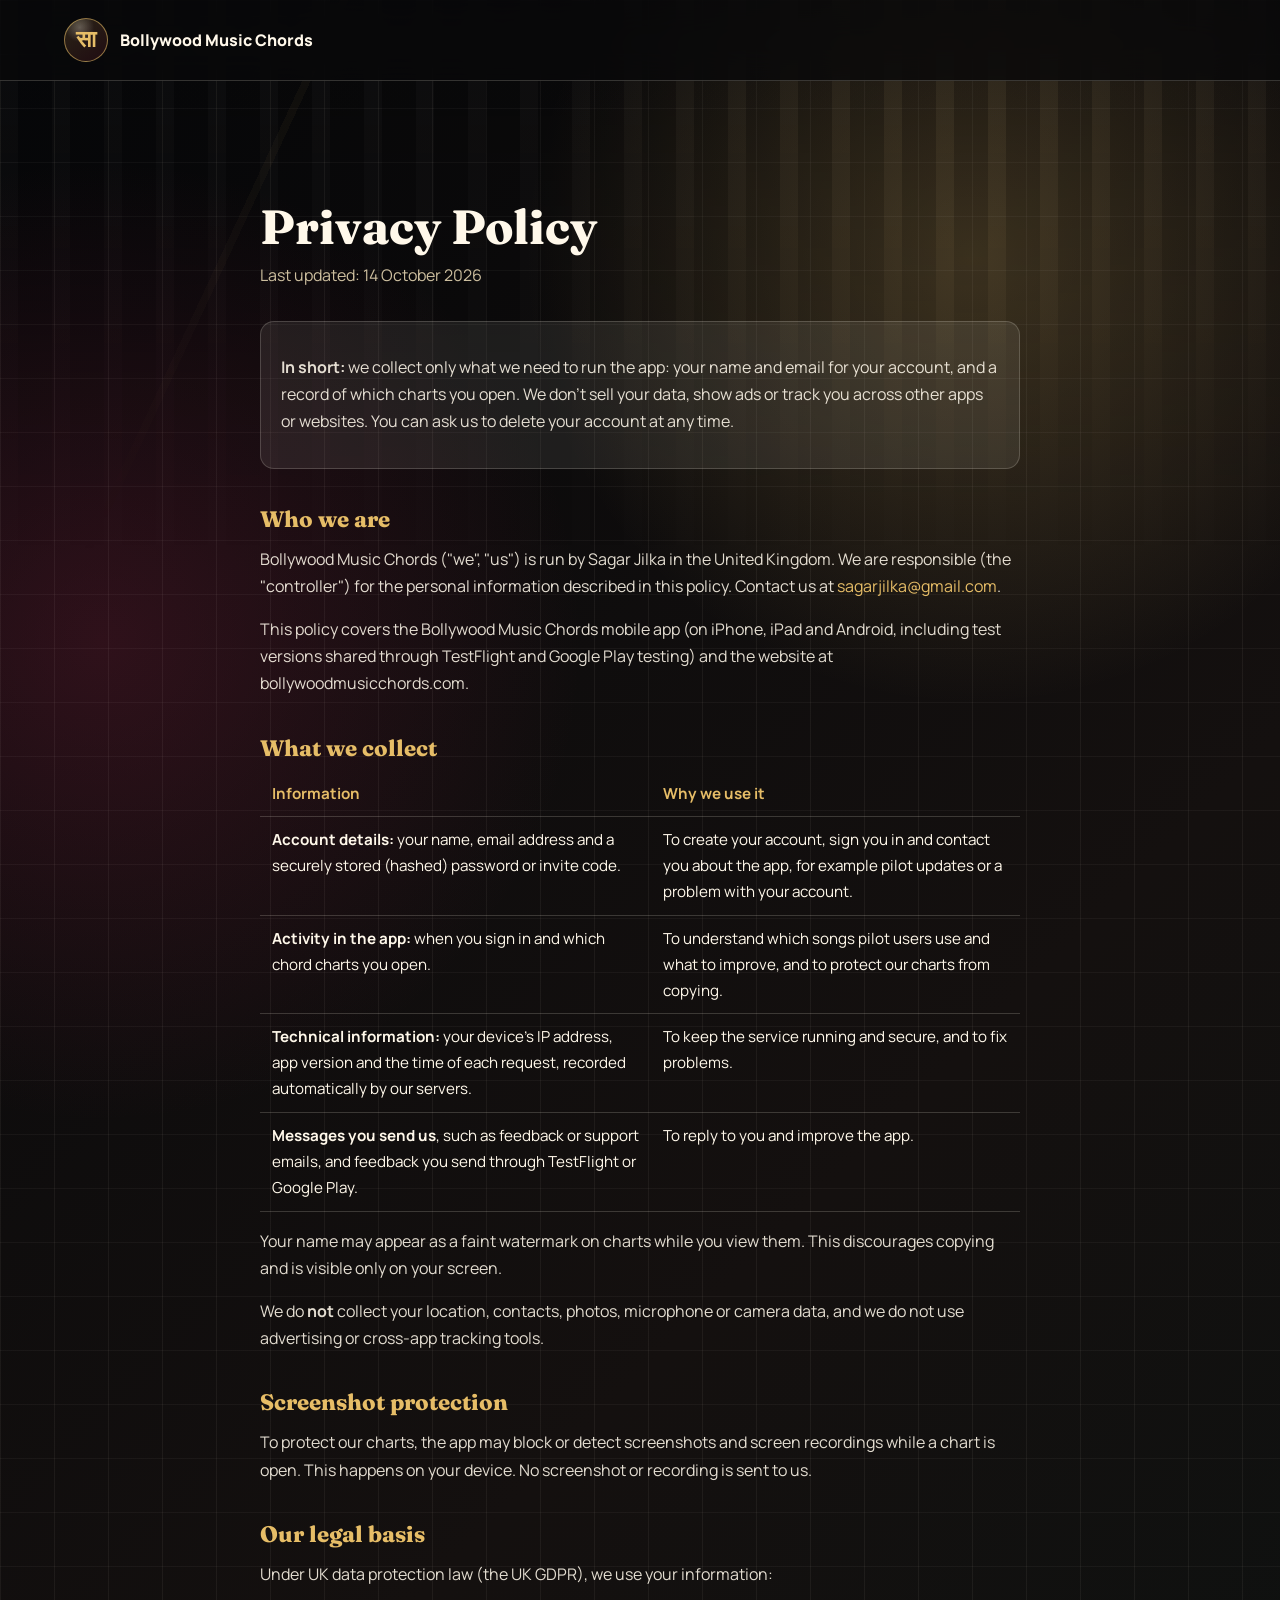
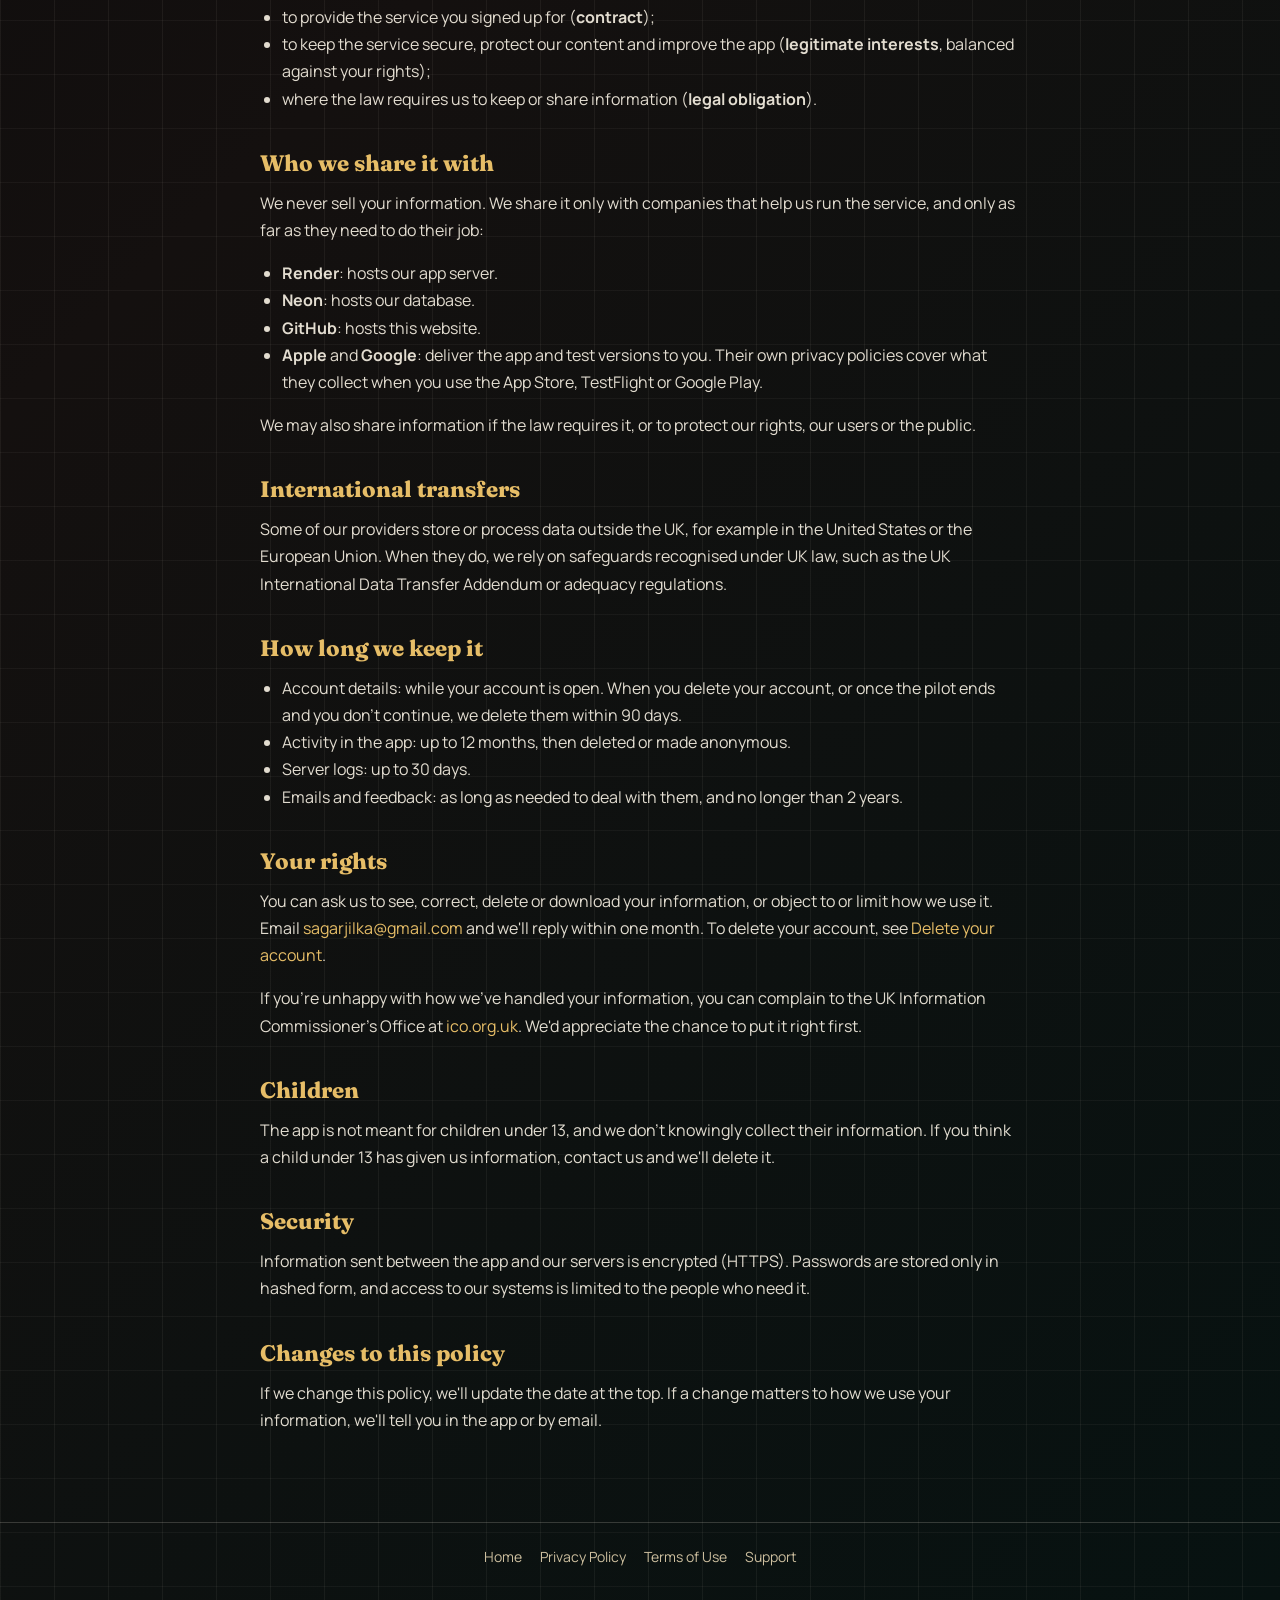
==== privacy.html @ e26549c6 "Add privacy policy, terms of use and support pages Needed for the TestFlight and Google Play pilot. " ====
<!doctype html>
<html lang="en">
<head>
  <meta charset="utf-8">
  <meta name="viewport" content="width=device-width, initial-scale=1">
  <title>Privacy Policy | Bollywood Music Chords</title>
  <meta name="description" content="How the Bollywood Music Chords app and website collect, use and protect your information.">
  <link rel="preconnect" href="https://fonts.googleapis.com">
  <link rel="preconnect" href="https://fonts.gstatic.com" crossorigin>
  <link href="https://fonts.googleapis.com/css2?family=Fraunces:opsz,wght@9..144,650;9..144,760&family=Manrope:wght@400;600;700;800&display=swap" rel="stylesheet">
  <link rel="stylesheet" href="styles.css">
  <link rel="stylesheet" href="legal.css">
</head>
<body>
  <header class="site-header">
    <a class="brand" href="/" aria-label="Bollywood Music Chords home">
      <span class="brand-mark">सा</span>
      <span>Bollywood Music Chords</span>
    </a>
  </header>

  <main class="legal">
    <h1>Privacy Policy</h1>
    <p class="updated">Last updated: 14 October 2026</p>

    <div class="summary">
      <p><b>In short:</b> we collect only what we need to run the app: your name and email for your account, and a record of which charts you open. We don't sell your data, show ads or track you across other apps or websites. You can ask us to delete your account at any time.</p>
    </div>

    <h2>Who we are</h2>
    <p>Bollywood Music Chords ("we", "us") is run by Sagar Jilka in the United Kingdom. We are responsible (the "controller") for the personal information described in this policy. Contact us at <a href="mailto:sagarjilka@gmail.com">sagarjilka@gmail.com</a>.</p>
    <p>This policy covers the Bollywood Music Chords mobile app (on iPhone, iPad and Android, including test versions shared through TestFlight and Google Play testing) and the website at bollywoodmusicchords.com.</p>

    <h2>What we collect</h2>
    <table>
      <thead>
        <tr><th>Information</th><th>Why we use it</th></tr>
      </thead>
      <tbody>
        <tr>
          <td><b>Account details:</b> your name, email address and a securely stored (hashed) password or invite code.</td>
          <td>To create your account, sign you in and contact you about the app, for example pilot updates or a problem with your account.</td>
        </tr>
        <tr>
          <td><b>Activity in the app:</b> when you sign in and which chord charts you open.</td>
          <td>To understand which songs pilot users use and what to improve, and to protect our charts from copying.</td>
        </tr>
        <tr>
          <td><b>Technical information:</b> your device's IP address, app version and the time of each request, recorded automatically by our servers.</td>
          <td>To keep the service running and secure, and to fix problems.</td>
        </tr>
        <tr>
          <td><b>Messages you send us</b>, such as feedback or support emails, and feedback you send through TestFlight or Google Play.</td>
          <td>To reply to you and improve the app.</td>
        </tr>
      </tbody>
    </table>
    <p>Your name may appear as a faint watermark on charts while you view them. This discourages copying and is visible only on your screen.</p>
    <p>We do <b>not</b> collect your location, contacts, photos, microphone or camera data, and we do not use advertising or cross-app tracking tools.</p>

    <h2>Screenshot protection</h2>
    <p>To protect our charts, the app may block or detect screenshots and screen recordings while a chart is open. This happens on your device. No screenshot or recording is sent to us.</p>

    <h2>Our legal basis</h2>
    <p>Under UK data protection law (the UK GDPR), we use your information:</p>
    <ul>
      <li>to provide the service you signed up for (<b>contract</b>);</li>
      <li>to keep the service secure, protect our content and improve the app (<b>legitimate interests</b>, balanced against your rights);</li>
      <li>where the law requires us to keep or share information (<b>legal obligation</b>).</li>
    </ul>

    <h2>Who we share it with</h2>
    <p>We never sell your information. We share it only with companies that help us run the service, and only as far as they need to do their job:</p>
    <ul>
      <li><b>Render</b>: hosts our app server.</li>
      <li><b>Neon</b>: hosts our database.</li>
      <li><b>GitHub</b>: hosts this website.</li>
      <li><b>Apple</b> and <b>Google</b>: deliver the app and test versions to you. Their own privacy policies cover what they collect when you use the App Store, TestFlight or Google Play.</li>
    </ul>
    <p>We may also share information if the law requires it, or to protect our rights, our users or the public.</p>

    <h2>International transfers</h2>
    <p>Some of our providers store or process data outside the UK, for example in the United States or the European Union. When they do, we rely on safeguards recognised under UK law, such as the UK International Data Transfer Addendum or adequacy regulations.</p>

    <h2>How long we keep it</h2>
    <ul>
      <li>Account details: while your account is open. When you delete your account, or once the pilot ends and you don't continue, we delete them within 90 days.</li>
      <li>Activity in the app: up to 12 months, then deleted or made anonymous.</li>
      <li>Server logs: up to 30 days.</li>
      <li>Emails and feedback: as long as needed to deal with them, and no longer than 2 years.</li>
    </ul>

    <h2>Your rights</h2>
    <p>You can ask us to see, correct, delete or download your information, or object to or limit how we use it. Email <a href="mailto:sagarjilka@gmail.com">sagarjilka@gmail.com</a> and we'll reply within one month. To delete your account, see <a href="support.html#delete-account">Delete your account</a>.</p>
    <p>If you're unhappy with how we've handled your information, you can complain to the UK Information Commissioner's Office at <a href="https://ico.org.uk">ico.org.uk</a>. We'd appreciate the chance to put it right first.</p>

    <h2>Children</h2>
    <p>The app is not meant for children under 13, and we don't knowingly collect their information. If you think a child under 13 has given us information, contact us and we'll delete it.</p>

    <h2>Security</h2>
    <p>Information sent between the app and our servers is encrypted (HTTPS). Passwords are stored only in hashed form, and access to our systems is limited to the people who need it.</p>

    <h2>Changes to this policy</h2>
    <p>If we change this policy, we'll update the date at the top. If a change matters to how we use your information, we'll tell you in the app or by email.</p>
  </main>

  <footer class="legal-footer">
    <a href="/">Home</a>
    <a href="privacy.html">Privacy Policy</a>
    <a href="terms.html">Terms of Use</a>
    <a href="support.html">Support</a>
  </footer>
</body>
</html>
---- styles.css ----
:root {
  --ink: #fff8ea;
  --muted: #cdbf9f;
  --deep: #0b0d0f;
  --deep-2: #15100f;
  --panel: rgba(255, 248, 234, .08);
  --panel-strong: rgba(255, 248, 234, .14);
  --line: rgba(255, 248, 234, .18);
  --gold: #e6bd67;
  --saffron: #e57b35;
  --ruby: #9f2449;
  --teal: #0fa6a0;
  --shadow: 0 30px 100px rgba(0, 0, 0, .42);
}

* {
  box-sizing: border-box;
}

html {
  scroll-behavior: smooth;
}

body {
  margin: 0;
  color: var(--ink);
  background:
    linear-gradient(90deg, rgba(255, 248, 234, .055) 1px, transparent 1px),
    linear-gradient(rgba(255, 248, 234, .045) 1px, transparent 1px),
    radial-gradient(circle at 76% 8%, rgba(230, 189, 103, .24), transparent 28rem),
    radial-gradient(circle at 8% 20%, rgba(159, 36, 73, .24), transparent 30rem),
    linear-gradient(135deg, #07080a 0%, #14100f 45%, #071211 100%);
  background-size: 54px 54px, 54px 54px, auto, auto, auto;
  font-family: "Manrope", system-ui, sans-serif;
}

body::before {
  content: "";
  position: fixed;
  inset: 0;
  z-index: -1;
  opacity: .48;
  background:
    linear-gradient(115deg, transparent 0 20%, rgba(230, 189, 103, .12) 20% 20.5%, transparent 20.5% 100%),
    repeating-linear-gradient(90deg, rgba(255, 248, 234, .06) 0 18px, rgba(5, 5, 6, .62) 18px 52px);
  mask-image: linear-gradient(to bottom, rgba(0, 0, 0, .78), transparent 62%);
  pointer-events: none;
}

a {
  color: inherit;
  text-decoration: none;
}

.site-header {
  position: sticky;
  top: 0;
  z-index: 20;
  display: flex;
  align-items: center;
  justify-content: space-between;
  gap: 24px;
  padding: 18px clamp(18px, 5vw, 76px);
  border-bottom: 1px solid var(--line);
  background: rgba(8, 8, 10, .78);
  backdrop-filter: blur(18px);
}

.brand,
nav,
.hero-actions,
.launch-strip,
.chart-header,
.bar-row,
.reviewer-links,
footer {
  display: flex;
}

.brand {
  align-items: center;
  gap: 12px;
  font-weight: 800;
}

.brand-mark {
  display: grid;
  width: 44px;
  height: 44px;
  place-items: center;
  border: 1px solid rgba(230, 189, 103, .58);
  border-radius: 50%;
  color: var(--gold);
  background:
    radial-gradient(circle at 35% 20%, rgba(255, 248, 234, .28), transparent 34%),
    linear-gradient(145deg, rgba(230, 189, 103, .16), rgba(159, 36, 73, .16));
  font-family: "Tiro Devanagari Hindi", serif;
  font-size: 23px;
}

nav {
  align-items: center;
  gap: clamp(12px, 2vw, 28px);
  color: var(--muted);
  font-size: 14px;
  font-weight: 800;
}

nav a {
  white-space: nowrap;
}

.nav-cta {
  color: var(--gold);
}

.hero {
  min-height: calc(100vh - 81px);
  display: grid;
  grid-template-columns: minmax(0, 1fr) minmax(430px, .86fr);
  align-items: center;
  gap: clamp(34px, 6vw, 92px);
  padding: clamp(52px, 7vw, 110px) clamp(18px, 5vw, 76px) 58px;
}

.hero-copy {
  max-width: 840px;
}

.raag-line {
  display: inline-flex;
  margin: 0 0 20px;
  border: 1px solid rgba(230, 189, 103, .42);
  border-radius: 999px;
  padding: 8px 14px;
  color: var(--gold);
  background: rgba(255, 248, 234, .07);
  font-family: "Tiro Devanagari Hindi", serif;
  font-size: 18px;
}

.eyebrow {
  margin: 0 0 14px;
  color: var(--saffron);
  font-size: 12px;
  font-weight: 800;
  letter-spacing: .16em;
  text-transform: uppercase;
}

h1,
h2 {
  margin: 0;
  font-family: "Fraunces", serif;
  font-weight: 760;
  line-height: .94;
  letter-spacing: 0;
}

h1 {
  max-width: 900px;
  font-size: clamp(52px, 8.6vw, 116px);
}

h2 {
  font-size: clamp(34px, 5vw, 72px);
}

h3 {
  margin: 0 0 10px;
  font-size: 19px;
}

.hero-text,
.section-copy p,
.reviewer-section p,
.feature-grid p,
.factory-steps p,
.link-card span {
  color: var(--muted);
  line-height: 1.68;
}

.hero-text {
  max-width: 720px;
  margin: 26px 0 0;
  font-size: clamp(18px, 2vw, 22px);
}

.hero-actions {
  flex-wrap: wrap;
  gap: 12px;
  margin-top: 34px;
}

.button {
  display: inline-flex;
  min-height: 50px;
  align-items: center;
  justify-content: center;
  border: 1px solid transparent;
  border-radius: 999px;
  padding: 0 22px;
  font-weight: 800;
}

.button.primary {
  color: #12100d;
  background: linear-gradient(135deg, #fff1bc, var(--gold) 48%, #c47a2e);
  box-shadow: 0 16px 44px rgba(230, 189, 103, .22);
}

.button.secondary {
  color: var(--ink);
  border-color: rgba(255, 248, 234, .2);
  background: rgba(255, 248, 234, .08);
}

.stage-visual {
  position: relative;
  min-height: 560px;
  display: grid;
  align-content: end;
}

.tanpura-line {
  position: absolute;
  top: 4%;
  right: 12%;
  bottom: 20%;
  width: 2px;
  background: linear-gradient(to bottom, transparent, rgba(230, 189, 103, .9), transparent);
  box-shadow: 28px 0 0 rgba(230, 189, 103, .34), 56px 0 0 rgba(230, 189, 103, .18);
}

.chart-card {
  position: relative;
  z-index: 1;
  overflow: hidden;
  border: 1px solid rgba(255, 248, 234, .22);
  border-radius: 22px;
  padding: clamp(22px, 3vw, 34px);
  background:
    linear-gradient(145deg, rgba(255, 248, 234, .16), rgba(255, 248, 234, .045)),
    rgba(12, 12, 14, .72);
  box-shadow: var(--shadow);
}

.chart-card::before {
  content: "";
  position: absolute;
  inset: 0;
  background: linear-gradient(125deg, rgba(255, 255, 255, .2), transparent 28%);
  pointer-events: none;
}

.chart-header {
  position: relative;
  justify-content: space-between;
  gap: 12px;
  margin-bottom: 28px;
  color: var(--gold);
  font-size: 12px;
  font-weight: 800;
  letter-spacing: .12em;
  text-transform: uppercase;
}

.chart-card h2 {
  position: relative;
  max-width: 460px;
  font-size: clamp(34px, 4vw, 54px);
}

.chart-section {
  position: relative;
  margin-top: 26px;
}

.chart-section p {
  margin: 0 0 10px;
  color: var(--saffron);
  font-size: 12px;
  font-weight: 800;
  letter-spacing: .14em;
  text-transform: uppercase;
}

.bar-row {
  flex-wrap: wrap;
  gap: 10px;
}

.bar-row span {
  min-width: 136px;
  border-left: 3px solid var(--gold);
  border-radius: 8px;
  padding: 14px 15px;
  background: rgba(255, 248, 234, .1);
  font-weight: 800;
}

.piano {
  display: flex;
  align-items: flex-start;
  margin: -4px auto 0;
  filter: drop-shadow(0 24px 34px rgba(0, 0, 0, .35));
}

.piano i,
.piano b {
  display: block;
}

.piano i {
  width: 38px;
  height: 138px;
  border: 1px solid #bcae8c;
  border-radius: 0 0 7px 7px;
  background: linear-gradient(to bottom, #fffdf6, #d7cdae);
}

.piano b {
  z-index: 2;
  width: 24px;
  height: 84px;
  margin: 0 -12px;
  border-radius: 0 0 5px 5px;
  background: #050506;
}

.piano .lit {
  background: linear-gradient(to bottom, #ffd978, #d28d2c);
}

.launch-strip,
.preview-section,
.reviewer-section,
.factory-section,
.cta {
  margin: 0 clamp(18px, 5vw, 76px);
}

.launch-strip {
  overflow: hidden;
  border: 1px solid var(--line);
  border-radius: 18px;
  background: rgba(255, 248, 234, .07);
}

.launch-strip div {
  flex: 1;
  min-width: 0;
  padding: 24px;
  border-right: 1px solid var(--line);
}

.launch-strip div:last-child {
  border-right: 0;
}

.launch-strip strong,
.launch-strip span {
  display: block;
}

.launch-strip strong {
  color: var(--gold);
  font-size: 20px;
}

.launch-strip span {
  margin-top: 6px;
  color: var(--muted);
}

.preview-section,
.reviewer-section,
.factory-section {
  display: grid;
  grid-template-columns: .75fr 1.25fr;
  gap: clamp(28px, 5vw, 76px);
  padding: 98px 0;
}

.section-copy {
  max-width: 680px;
}

.section-copy p,
.reviewer-section p {
  font-size: 18px;
}

.feature-grid,
.factory-steps {
  display: grid;
  grid-template-columns: repeat(2, minmax(0, 1fr));
  gap: 14px;
}

.feature-grid article,
.factory-steps article,
.link-card {
  border: 1px solid var(--line);
  border-radius: 16px;
  padding: 24px;
  background: var(--panel);
}

.feature-grid span,
.factory-steps strong {
  display: inline-flex;
  margin-bottom: 32px;
  color: var(--gold);
  font-weight: 800;
}

.feature-grid p,
.factory-steps p {
  margin: 0;
}

.reviewer-section {
  align-items: start;
  border-top: 1px solid var(--line);
  border-bottom: 1px solid var(--line);
}

.reviewer-links {
  flex-direction: column;
  gap: 14px;
}

.link-card {
  transition: border-color .2s ease, transform .2s ease, background .2s ease;
}

.link-card:hover {
  transform: translateY(-2px);
  border-color: rgba(230, 189, 103, .7);
  background: var(--panel-strong);
}

.link-card strong,
.link-card span {
  display: block;
}

.link-card strong {
  margin-bottom: 6px;
  color: var(--gold);
  font-size: 18px;
}

.cta {
  min-height: 420px;
  display: grid;
  place-items: center;
  margin-bottom: 76px;
  border: 1px solid rgba(230, 189, 103, .26);
  border-radius: 24px;
  padding: clamp(36px, 6vw, 76px);
  text-align: center;
  background:
    linear-gradient(rgba(8, 8, 10, .24), rgba(8, 8, 10, .84)),
    repeating-linear-gradient(90deg, rgba(255, 248, 234, .18) 0 24px, rgba(0, 0, 0, .34) 24px 70px),
    radial-gradient(circle at 50% 0%, rgba(230, 189, 103, .26), transparent 34rem);
  box-shadow: var(--shadow);
}

.cta h2 {
  max-width: 900px;
}

.cta .button {
  margin-top: 28px;
}

footer {
  justify-content: space-between;
  gap: 18px;
  padding: 24px clamp(18px, 5vw, 76px);
  border-top: 1px solid var(--line);
  color: var(--muted);
  font-size: 14px;
}

@media (max-width: 980px) {
  .site-header,
  footer {
    align-items: flex-start;
    flex-direction: column;
  }

  nav {
    width: 100%;
    overflow-x: auto;
    padding-bottom: 4px;
  }

  .hero,
  .preview-section,
  .reviewer-section,
  .factory-section {
    grid-template-columns: 1fr;
  }

  .stage-visual {
    min-height: 0;
  }

  .launch-strip {
    flex-wrap: wrap;
  }

  .launch-strip div {
    flex-basis: 50%;
  }
}

@media (max-width: 640px) {
  .hero {
    padding-top: 38px;
  }

  h1 {
    font-size: clamp(46px, 15vw, 68px);
  }

  .hero-actions .button,
  .cta .button {
    width: 100%;
  }

  .chart-header,
  .launch-strip,
  .feature-grid,
  .factory-steps {
    display: grid;
    grid-template-columns: 1fr;
  }

  .launch-strip div {
    border-right: 0;
    border-bottom: 1px solid var(--line);
  }

  .launch-strip div:last-child {
    border-bottom: 0;
  }

  .piano i {
    width: 28px;
    height: 112px;
  }

  .piano b {
    width: 18px;
    height: 70px;
    margin: 0 -9px;
  }
}
---- legal.css ----
/* Long-form pages (privacy, terms, support). Uses the palette from styles.css. */
.legal {
  width: min(760px, calc(100% - 32px));
  margin: 0 auto;
  padding: 120px 0 72px;
  line-height: 1.7;
  color: var(--ink);
}

.legal h1 {
  font-family: "Fraunces", Georgia, serif;
  font-size: clamp(2rem, 5vw, 3rem);
  line-height: 1.1;
  margin: 0 0 8px;
}

.legal .updated {
  color: var(--muted);
  margin: 0 0 32px;
}

.legal h2 {
  font-family: "Fraunces", Georgia, serif;
  font-size: 1.4rem;
  margin: 40px 0 8px;
  color: var(--gold);
}

.legal h3 {
  font-size: 1.05rem;
  margin: 24px 0 4px;
}

.legal p,
.legal li {
  color: rgba(255, 248, 234, .88);
}

.legal ul {
  padding-left: 22px;
}

.legal a {
  color: var(--gold);
}

.legal .summary {
  background: var(--panel);
  border: 1px solid var(--line);
  border-radius: 14px;
  padding: 16px 20px;
  margin: 0 0 24px;
}

.legal table {
  width: 100%;
  border-collapse: collapse;
  margin: 12px 0;
  font-size: .95rem;
}

.legal th,
.legal td {
  text-align: left;
  vertical-align: top;
  padding: 10px 12px;
  border-bottom: 1px solid var(--line);
}

.legal th {
  color: var(--gold);
  font-weight: 700;
}

.legal-footer {
  display: flex;
  flex-wrap: wrap;
  gap: 18px;
  justify-content: center;
  padding: 24px 16px 40px;
  color: var(--muted);
}

.legal-footer a {
  color: var(--muted);
}

@media (max-width: 600px) {
  .legal {
    padding-top: 96px;
  }

  .legal table,
  .legal thead,
  .legal tbody,
  .legal tr,
  .legal th,
  .legal td {
    display: block;
  }

  .legal thead {
    display: none;
  }

  .legal td {
    border-bottom: 0;
    padding: 4px 0;
  }

  .legal tr {
    border-bottom: 1px solid var(--line);
    padding: 10px 0;
  }
}
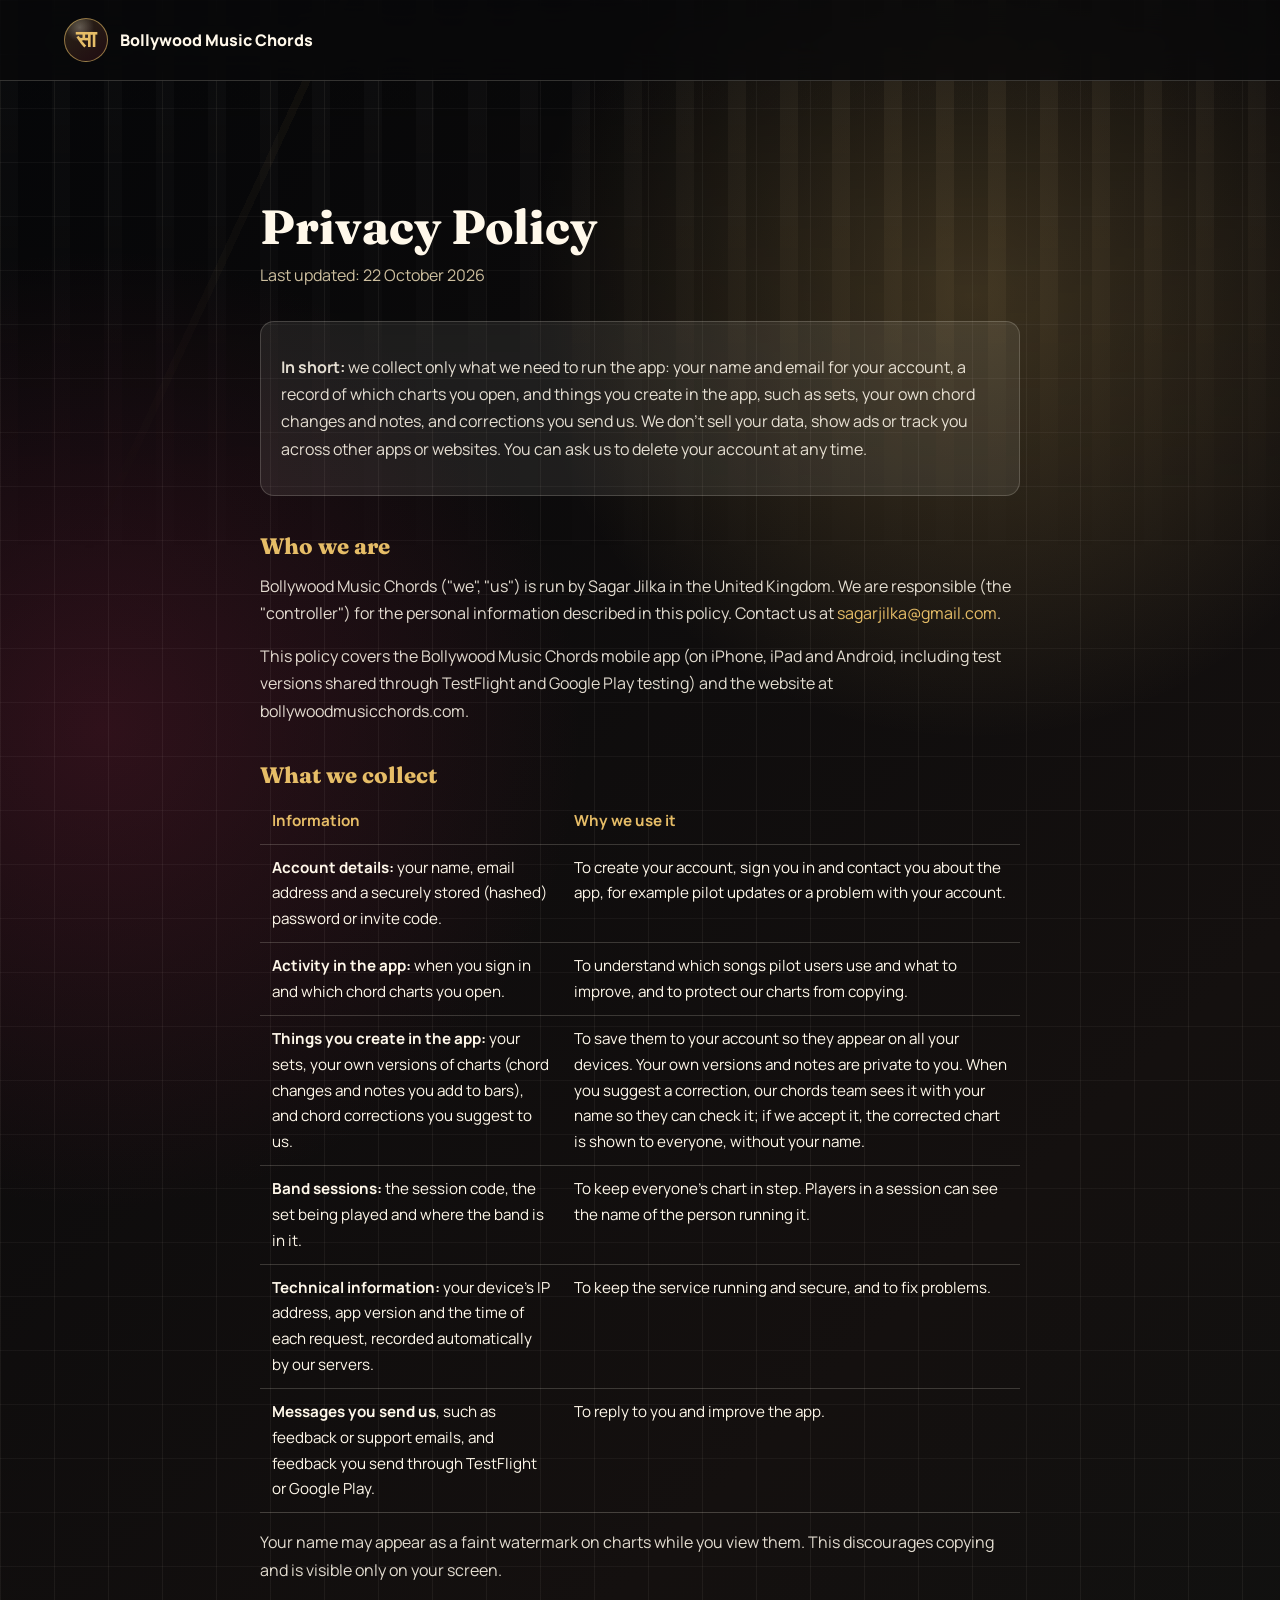
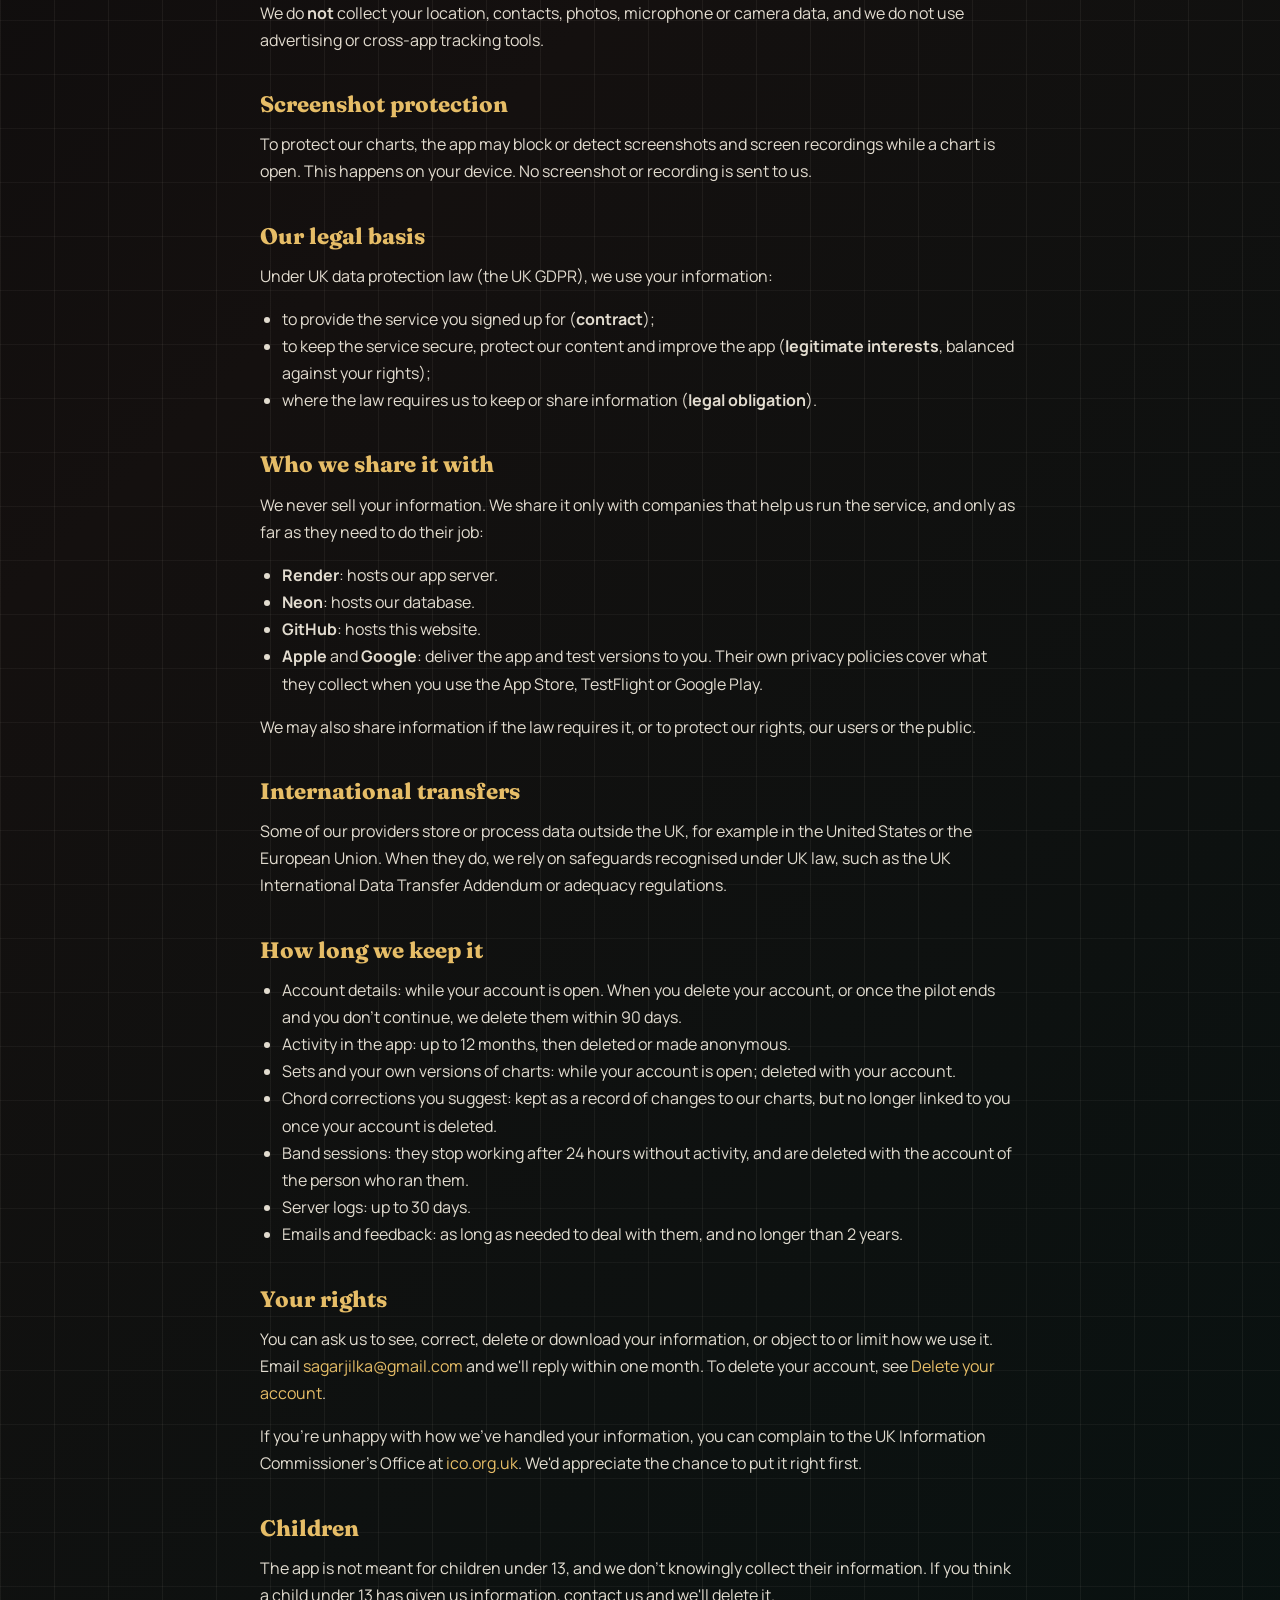
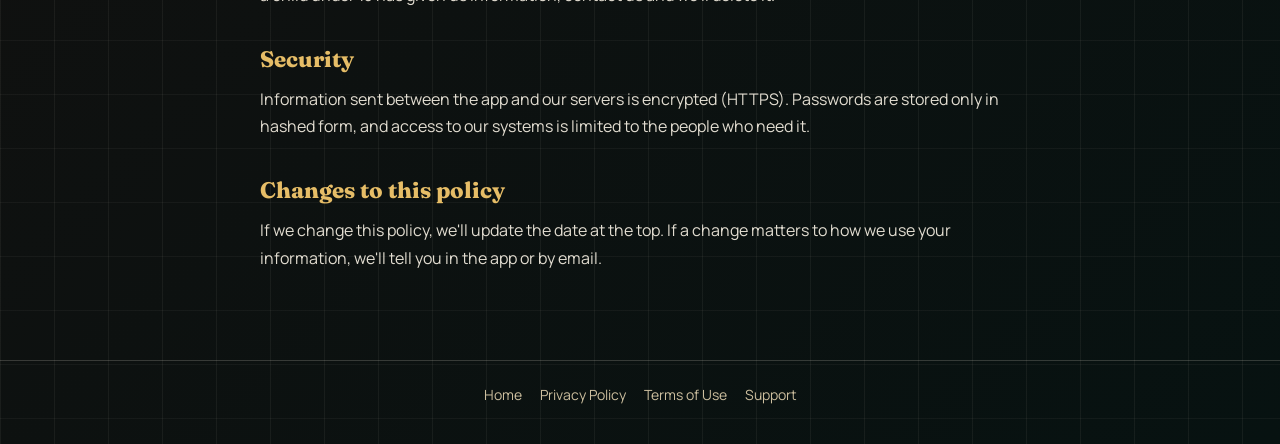
==== commit 7a1a07db: "Privacy and terms: sets, players' own chart versions, suggested corrections, band sessions Co-Author" ====
--- a/privacy.html
+++ b/privacy.html
@@ -21,10 +21,10 @@
 
   <main class="legal">
     <h1>Privacy Policy</h1>
-    <p class="updated">Last updated: 14 October 2026</p>
+    <p class="updated">Last updated: 22 October 2026</p>
 
     <div class="summary">
-      <p><b>In short:</b> we collect only what we need to run the app: your name and email for your account, and a record of which charts you open. We don't sell your data, show ads or track you across other apps or websites. You can ask us to delete your account at any time.</p>
+      <p><b>In short:</b> we collect only what we need to run the app: your name and email for your account, a record of which charts you open, and things you create in the app, such as sets, your own chord changes and notes, and corrections you send us. We don't sell your data, show ads or track you across other apps or websites. You can ask us to delete your account at any time.</p>
     </div>
 
     <h2>Who we are</h2>
@@ -44,6 +44,14 @@
         <tr>
           <td><b>Activity in the app:</b> when you sign in and which chord charts you open.</td>
           <td>To understand which songs pilot users use and what to improve, and to protect our charts from copying.</td>
+        </tr>
+        <tr>
+          <td><b>Things you create in the app:</b> your sets, your own versions of charts (chord changes and notes you add to bars), and chord corrections you suggest to us.</td>
+          <td>To save them to your account so they appear on all your devices. Your own versions and notes are private to you. When you suggest a correction, our chords team sees it with your name so they can check it; if we accept it, the corrected chart is shown to everyone, without your name.</td>
+        </tr>
+        <tr>
+          <td><b>Band sessions:</b> the session code, the set being played and where the band is in it.</td>
+          <td>To keep everyone's chart in step. Players in a session can see the name of the person running it.</td>
         </tr>
         <tr>
           <td><b>Technical information:</b> your device's IP address, app version and the time of each request, recorded automatically by our servers.</td>
@@ -86,6 +94,9 @@
     <ul>
       <li>Account details: while your account is open. When you delete your account, or once the pilot ends and you don't continue, we delete them within 90 days.</li>
       <li>Activity in the app: up to 12 months, then deleted or made anonymous.</li>
+      <li>Sets and your own versions of charts: while your account is open; deleted with your account.</li>
+      <li>Chord corrections you suggest: kept as a record of changes to our charts, but no longer linked to you once your account is deleted.</li>
+      <li>Band sessions: they stop working after 24 hours without activity, and are deleted with the account of the person who ran them.</li>
       <li>Server logs: up to 30 days.</li>
       <li>Emails and feedback: as long as needed to deal with them, and no longer than 2 years.</li>
     </ul>
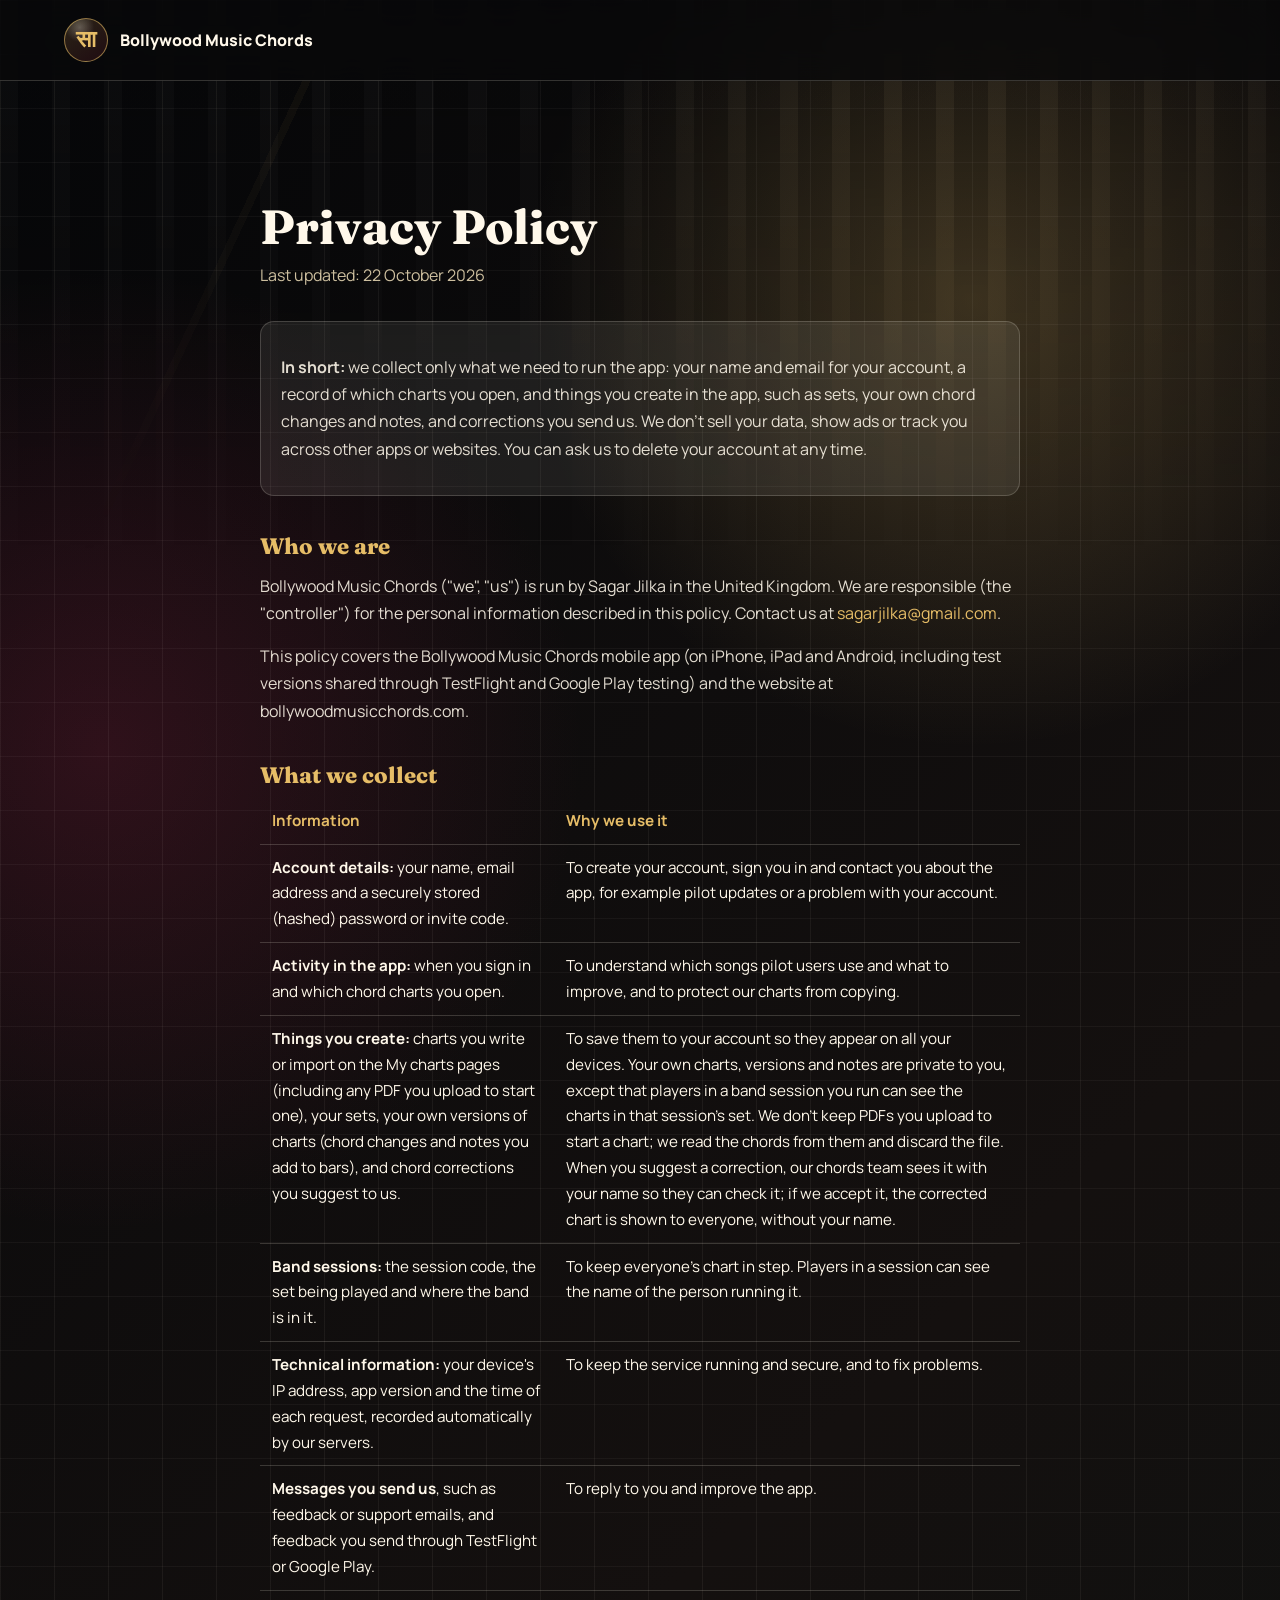
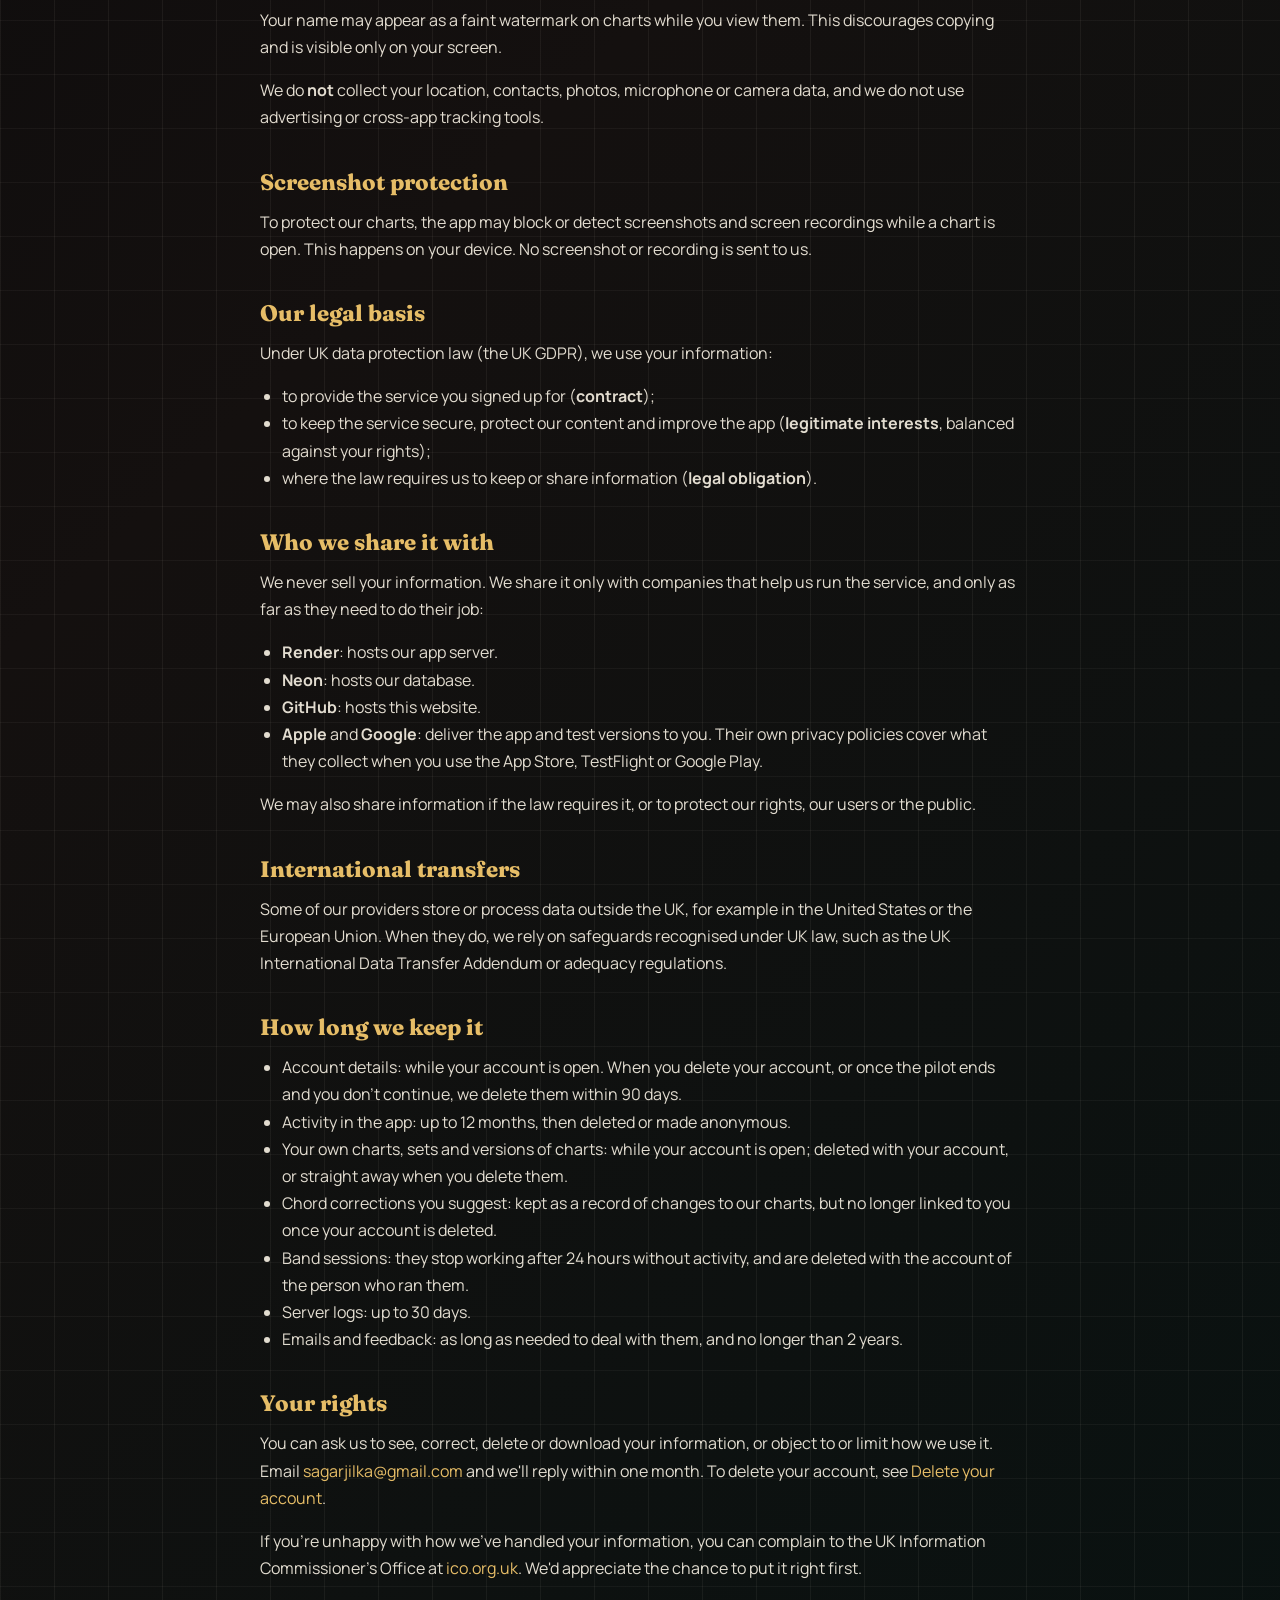
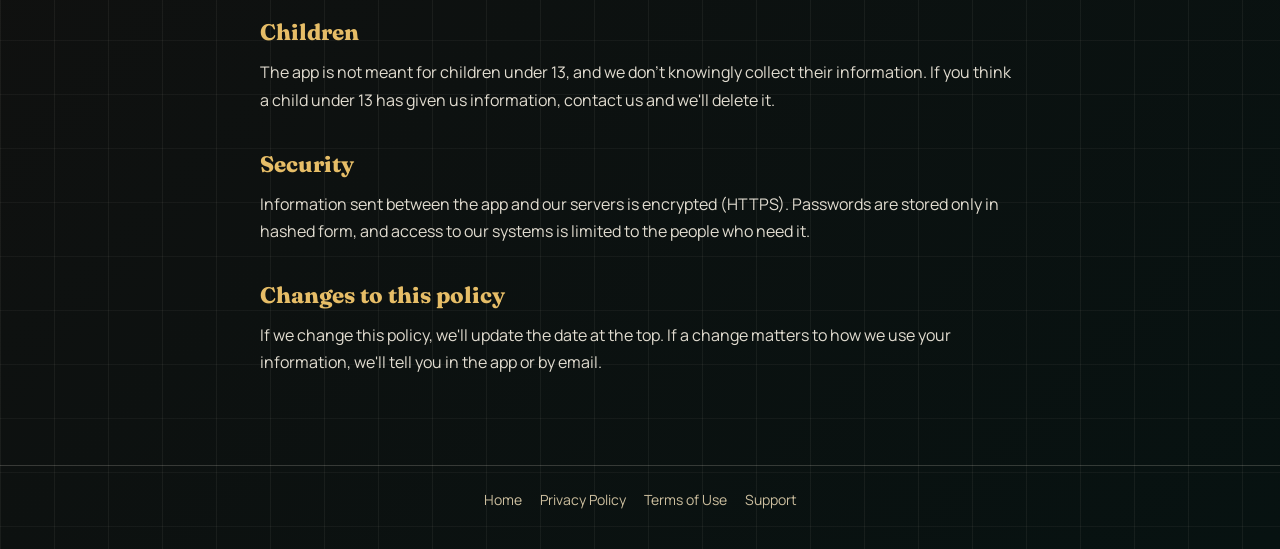
==== commit d08eea18: "Privacy and terms: charts users write on My charts Co-Authored-By: Claude Opus 5.5 <noreply@anthropi" ====
--- a/privacy.html
+++ b/privacy.html
@@ -46,8 +46,8 @@
           <td>To understand which songs pilot users use and what to improve, and to protect our charts from copying.</td>
         </tr>
         <tr>
-          <td><b>Things you create in the app:</b> your sets, your own versions of charts (chord changes and notes you add to bars), and chord corrections you suggest to us.</td>
-          <td>To save them to your account so they appear on all your devices. Your own versions and notes are private to you. When you suggest a correction, our chords team sees it with your name so they can check it; if we accept it, the corrected chart is shown to everyone, without your name.</td>
+          <td><b>Things you create:</b> charts you write or import on the My charts pages (including any PDF you upload to start one), your sets, your own versions of charts (chord changes and notes you add to bars), and chord corrections you suggest to us.</td>
+          <td>To save them to your account so they appear on all your devices. Your own charts, versions and notes are private to you, except that players in a band session you run can see the charts in that session's set. We don't keep PDFs you upload to start a chart; we read the chords from them and discard the file. When you suggest a correction, our chords team sees it with your name so they can check it; if we accept it, the corrected chart is shown to everyone, without your name.</td>
         </tr>
         <tr>
           <td><b>Band sessions:</b> the session code, the set being played and where the band is in it.</td>
@@ -94,7 +94,7 @@
     <ul>
       <li>Account details: while your account is open. When you delete your account, or once the pilot ends and you don't continue, we delete them within 90 days.</li>
       <li>Activity in the app: up to 12 months, then deleted or made anonymous.</li>
-      <li>Sets and your own versions of charts: while your account is open; deleted with your account.</li>
+      <li>Your own charts, sets and versions of charts: while your account is open; deleted with your account, or straight away when you delete them.</li>
       <li>Chord corrections you suggest: kept as a record of changes to our charts, but no longer linked to you once your account is deleted.</li>
       <li>Band sessions: they stop working after 24 hours without activity, and are deleted with the account of the person who ran them.</li>
       <li>Server logs: up to 30 days.</li>
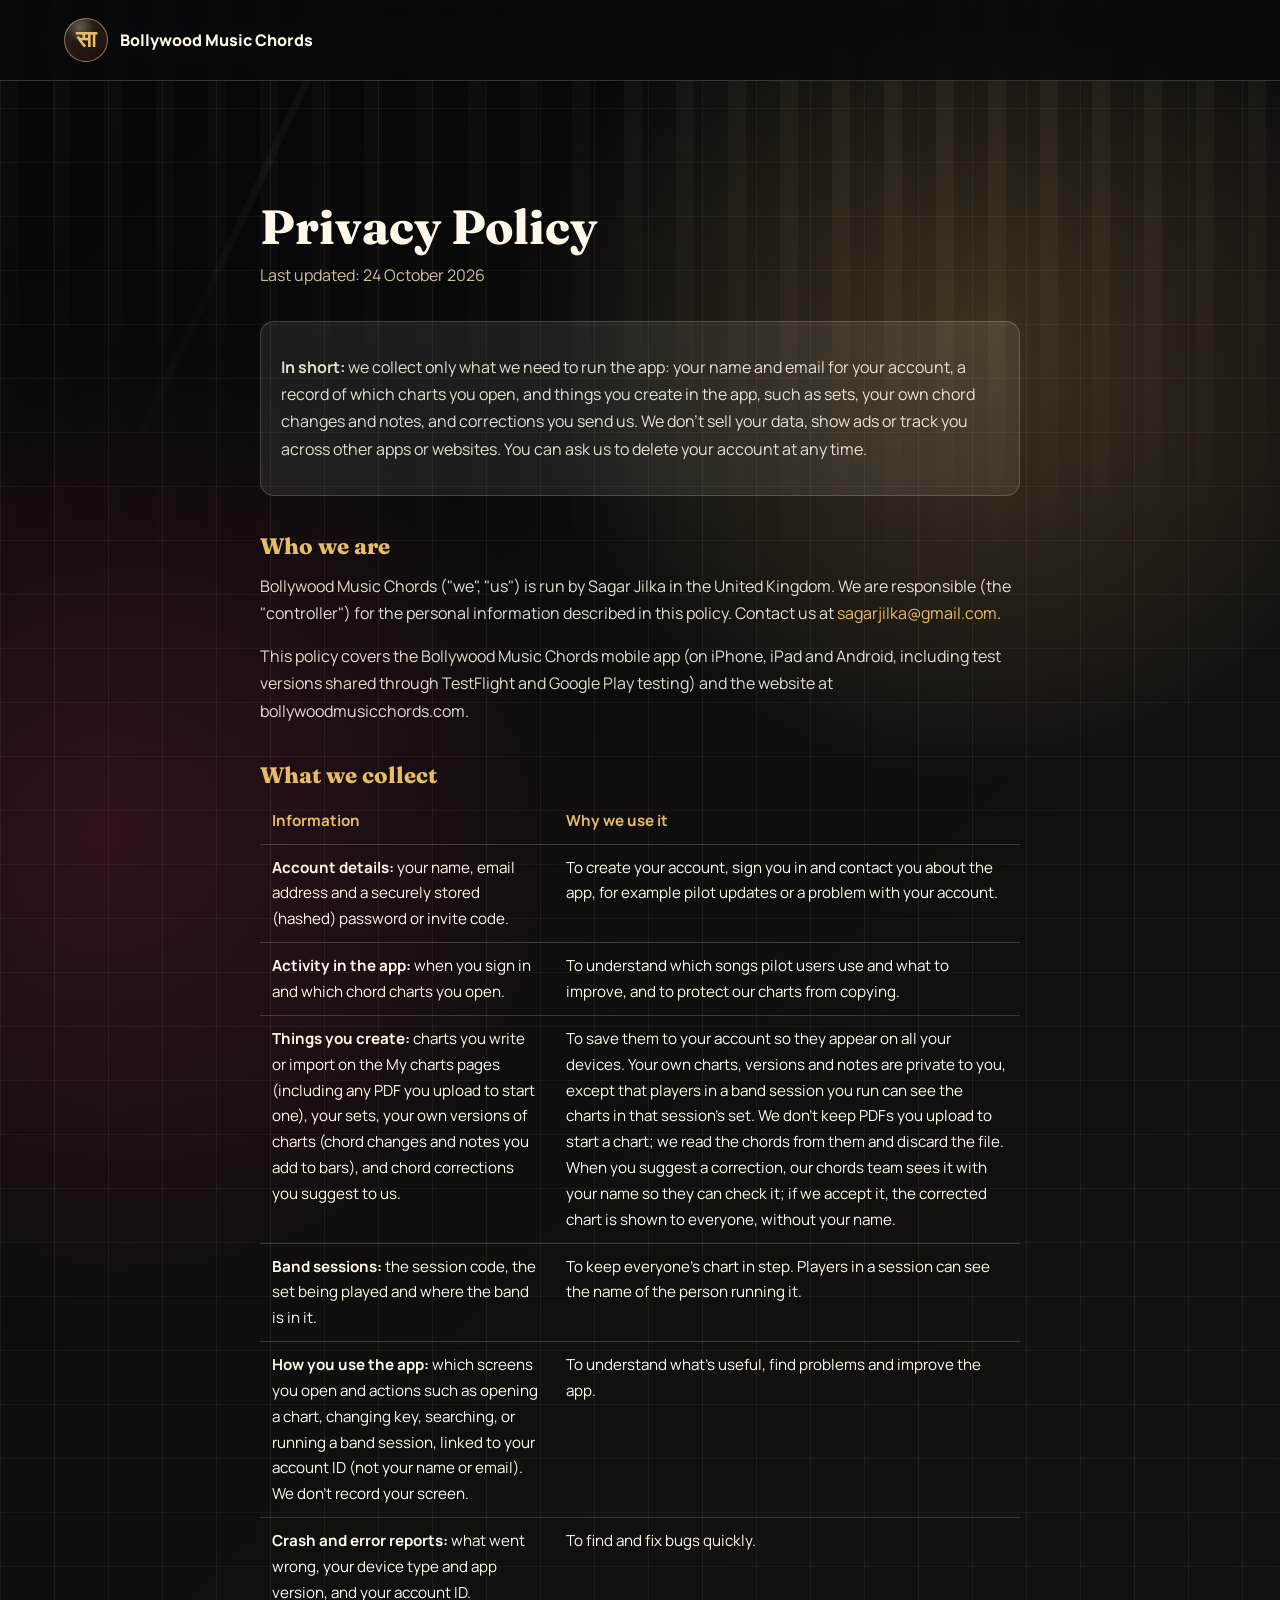
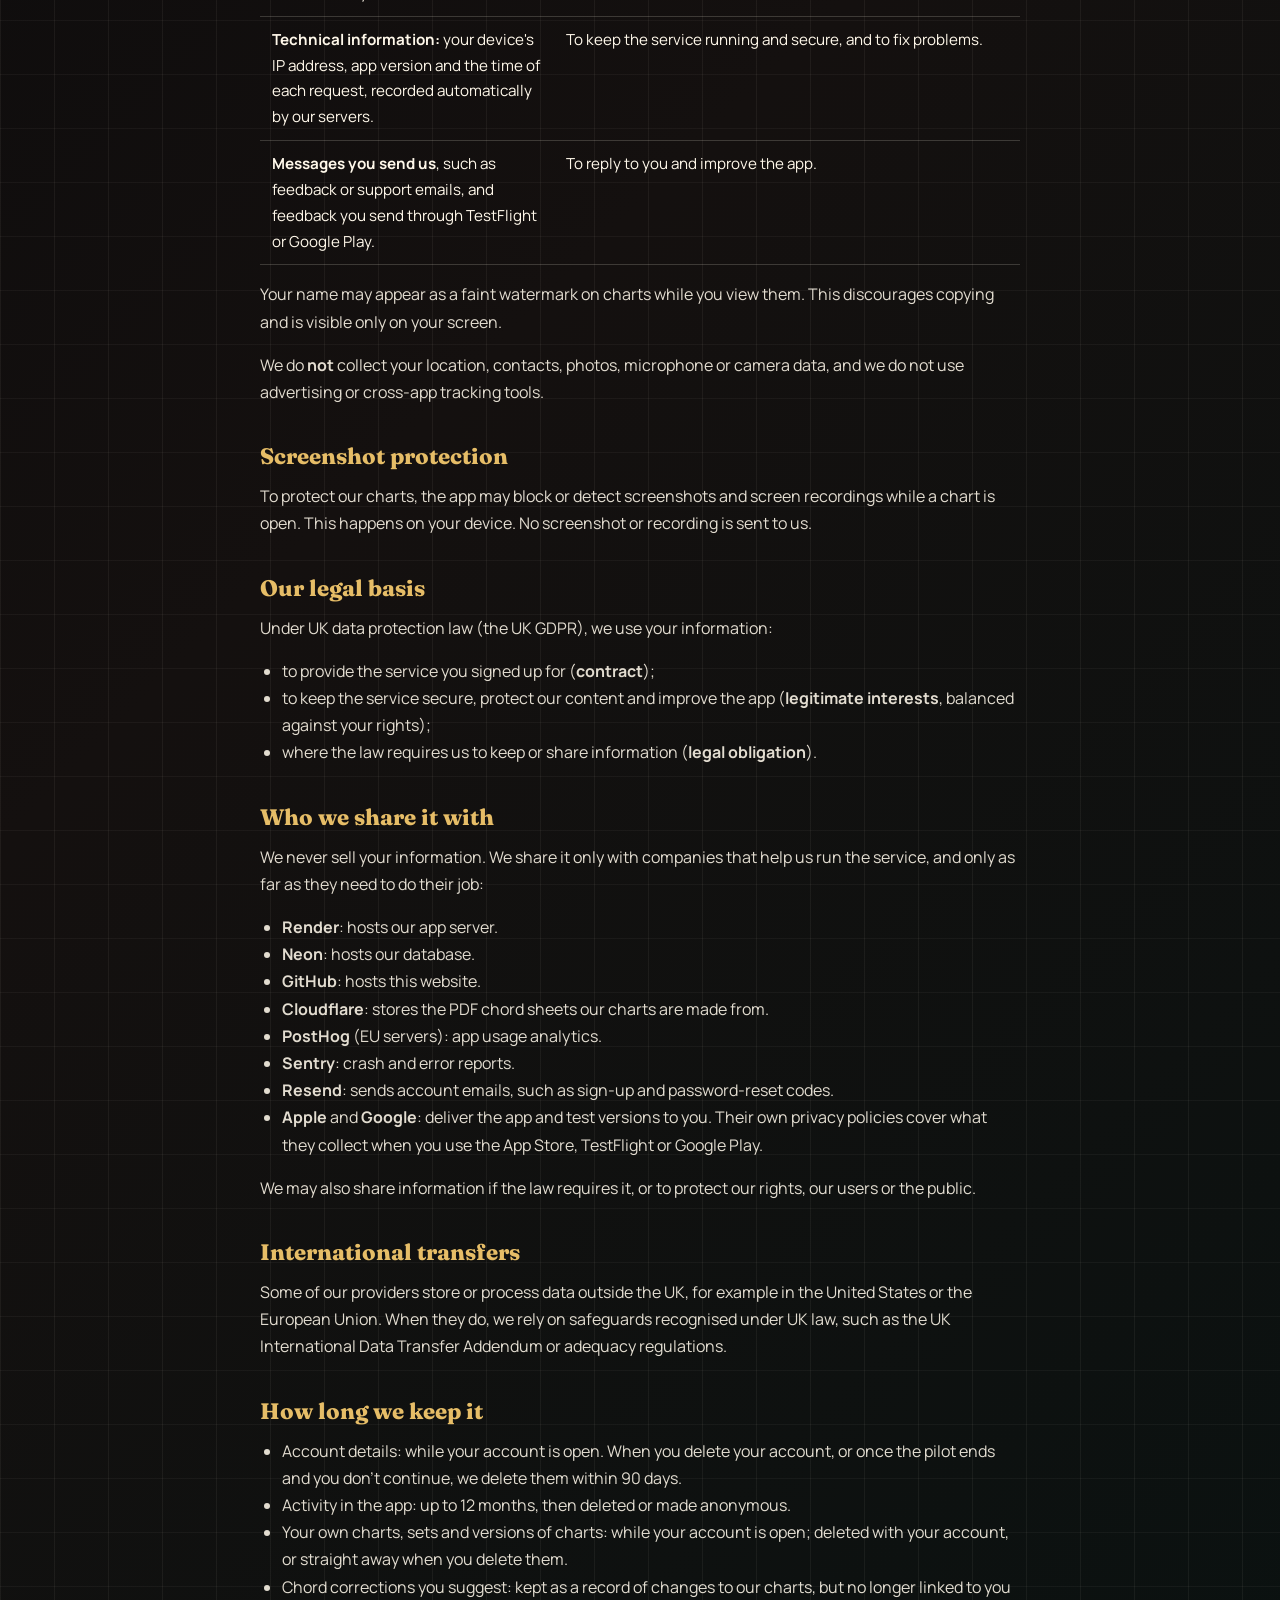
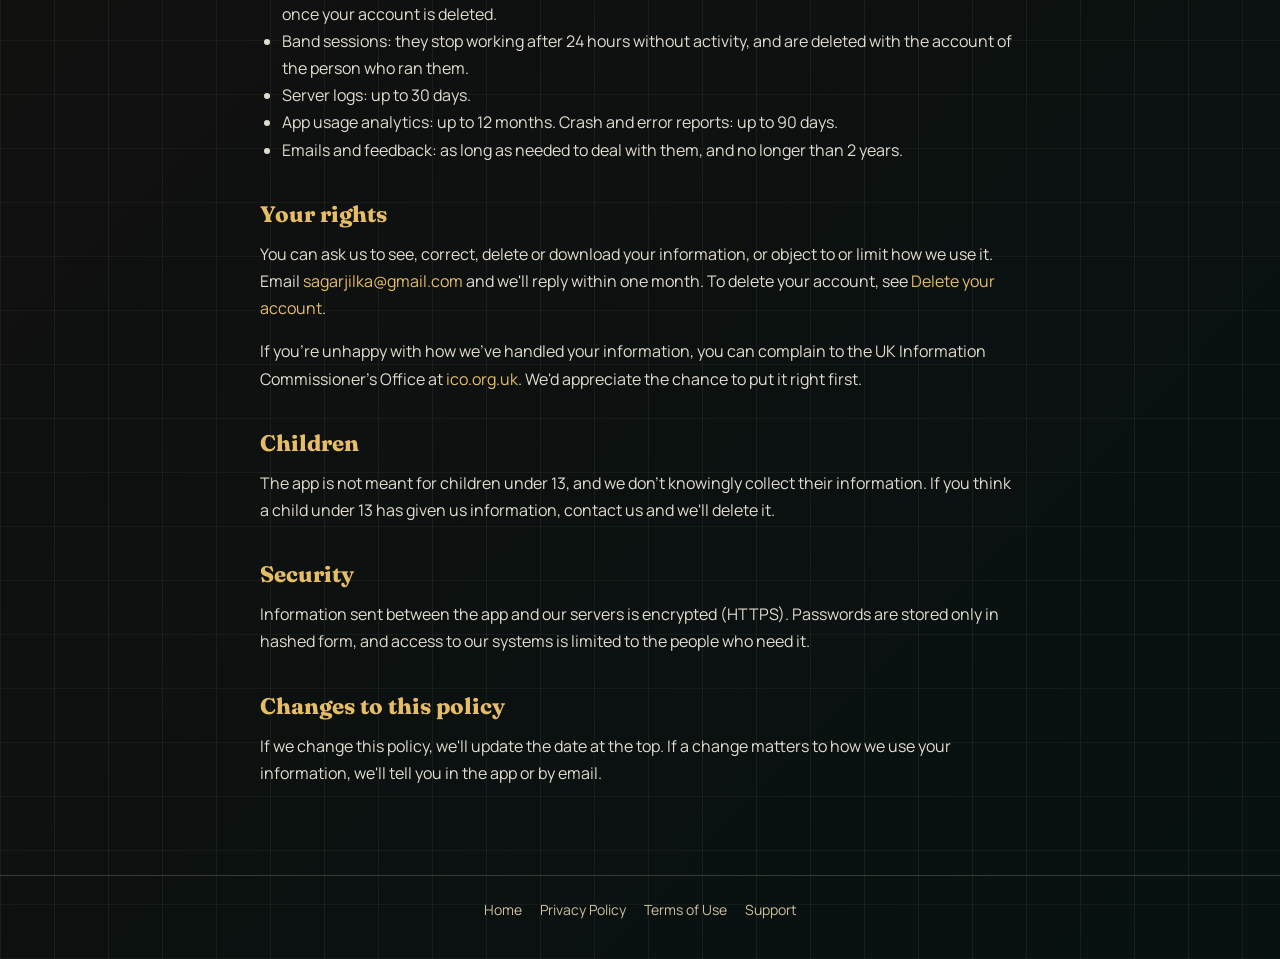
==== commit ad96bf3f: "Privacy: usage analytics, crash reports, Cloudflare, PostHog, Sentry, Resend Co-Authored-By: Claude " ====
--- a/privacy.html
+++ b/privacy.html
@@ -21,7 +21,7 @@
 
   <main class="legal">
     <h1>Privacy Policy</h1>
-    <p class="updated">Last updated: 22 October 2026</p>
+    <p class="updated">Last updated: 24 October 2026</p>
 
     <div class="summary">
       <p><b>In short:</b> we collect only what we need to run the app: your name and email for your account, a record of which charts you open, and things you create in the app, such as sets, your own chord changes and notes, and corrections you send us. We don't sell your data, show ads or track you across other apps or websites. You can ask us to delete your account at any time.</p>
@@ -54,6 +54,14 @@
           <td>To keep everyone's chart in step. Players in a session can see the name of the person running it.</td>
         </tr>
         <tr>
+          <td><b>How you use the app:</b> which screens you open and actions such as opening a chart, changing key, searching, or running a band session, linked to your account ID (not your name or email). We don't record your screen.</td>
+          <td>To understand what's useful, find problems and improve the app.</td>
+        </tr>
+        <tr>
+          <td><b>Crash and error reports:</b> what went wrong, your device type and app version, and your account ID.</td>
+          <td>To find and fix bugs quickly.</td>
+        </tr>
+        <tr>
           <td><b>Technical information:</b> your device's IP address, app version and the time of each request, recorded automatically by our servers.</td>
           <td>To keep the service running and secure, and to fix problems.</td>
         </tr>
@@ -83,6 +91,10 @@
       <li><b>Render</b>: hosts our app server.</li>
       <li><b>Neon</b>: hosts our database.</li>
       <li><b>GitHub</b>: hosts this website.</li>
+      <li><b>Cloudflare</b>: stores the PDF chord sheets our charts are made from.</li>
+      <li><b>PostHog</b> (EU servers): app usage analytics.</li>
+      <li><b>Sentry</b>: crash and error reports.</li>
+      <li><b>Resend</b>: sends account emails, such as sign-up and password-reset codes.</li>
       <li><b>Apple</b> and <b>Google</b>: deliver the app and test versions to you. Their own privacy policies cover what they collect when you use the App Store, TestFlight or Google Play.</li>
     </ul>
     <p>We may also share information if the law requires it, or to protect our rights, our users or the public.</p>
@@ -98,6 +110,7 @@
       <li>Chord corrections you suggest: kept as a record of changes to our charts, but no longer linked to you once your account is deleted.</li>
       <li>Band sessions: they stop working after 24 hours without activity, and are deleted with the account of the person who ran them.</li>
       <li>Server logs: up to 30 days.</li>
+      <li>App usage analytics: up to 12 months. Crash and error reports: up to 90 days.</li>
       <li>Emails and feedback: as long as needed to deal with them, and no longer than 2 years.</li>
     </ul>
 
